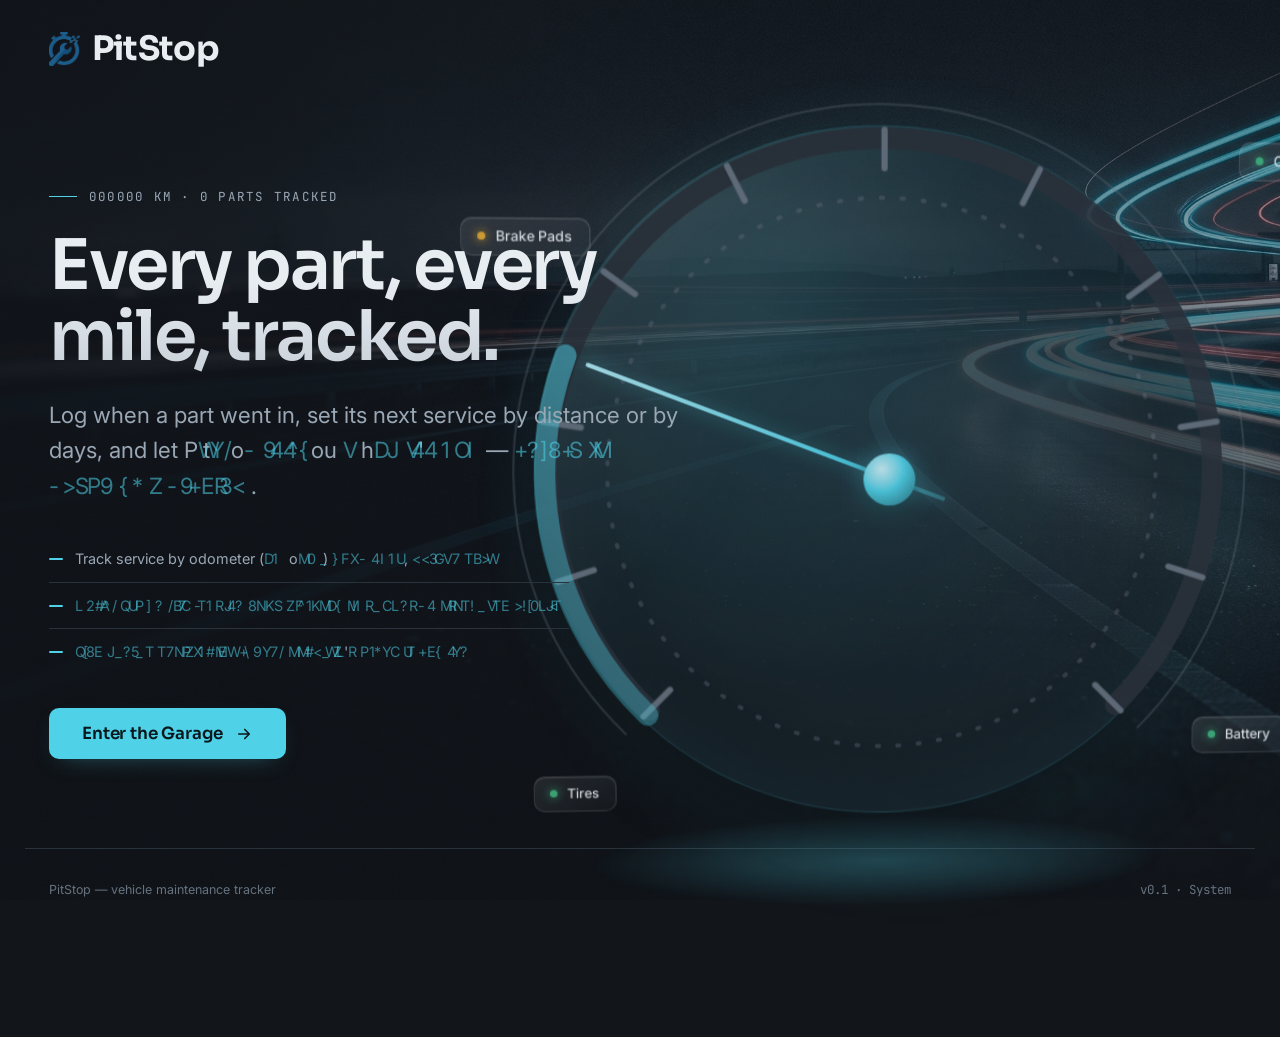
==== tracker3(with dealerfinder)/index.html @ a0d95bfc "Add files via upload" ====
<!DOCTYPE html>
<html lang="en" data-theme="dark">
<head>
<meta charset="UTF-8">
<meta name="viewport" content="width=device-width, initial-scale=1.0">
<title>PitStop — Vehicle Maintenance Tracker</title>
<link rel="icon" type="image/png" href="assets/icon-transparent.png">

<!-- Marks that JS is running so the intro can hide text/scene until it plays.
     Without JS this class is never set and everything stays visible. -->
<script>document.documentElement.classList.add('js');</script>

<link rel="preconnect" href="https://fonts.googleapis.com">
<link rel="preconnect" href="https://fonts.gstatic.com" crossorigin>
<link href="https://fonts.googleapis.com/css2?family=Inter:wght@400;500;600;700&family=JetBrains+Mono:wght@400;500;600&family=Sora:wght@600;700&display=swap" rel="stylesheet">

<link rel="stylesheet" href="css/variables.css">
<link rel="stylesheet" href="css/base.css">
<link rel="stylesheet" href="css/components.css">
</head>
<body class="index-page">

<header class="site-header container">
  <div class="brand">
    <img src="assets/icon-transparent.png" alt="" width="34" height="38">
    <span class="brand-name">PitStop</span>
  </div>
</header>

<main>
  <section class="hero container">

    <!-- 3D scene: decorative only. Depth (--z), parallax (--d) and intro order (--i)
         are set per layer; app.js drives tilt, needle and glow. -->
    <div class="scene" aria-hidden="true">
      <div class="scene-glow"></div>

      <div class="scene-stage">
        <div class="scene-layer scene-ground" style="--z:-60;--d:-4;--i:0"></div>

        <div class="scene-layer scene-halo" style="--z:-30;--d:-2;--i:0">
          <div class="scene-halo-glow"></div>
        </div>

        <div class="scene-layer scene-disc" style="--z:0;--d:0;--i:0"></div>

        <!-- outer tick ring -->
        <svg class="scene-layer scene-svg scene-ring" viewBox="0 0 400 400" xmlns="http://www.w3.org/2000/svg" style="--z:18;--d:4;--i:1">
          <path class="scene-outer-line" d="M 75.55 324.45 A 176 176 0 1 1 324.45 324.45"
                fill="none" stroke-width="1" stroke-linecap="round"/>
          <circle class="scene-inner-dots" cx="200" cy="200" r="132"
                  fill="none" stroke-width="2" stroke-linecap="round" stroke-dasharray="1 9"/>
          <path class="scene-track" d="M 86.86 313.14 A 160 160 0 1 1 313.14 313.14"
                fill="none" stroke-width="10" stroke-linecap="round"/>
          <g stroke-width="3" stroke-linecap="round">
            <line class="scene-tick" style="--n:0"  x1="96.76"  y1="303.24" x2="84.03"  y2="315.97"/>
            <line class="scene-tick" style="--n:1"  x1="61.15"  y1="245.12" x2="44.03"  y2="250.68"/>
            <line class="scene-tick" style="--n:2"  x1="55.80"  y1="177.16" x2="38.02"  y2="174.34"/>
            <line class="scene-tick" style="--n:3"  x1="81.88"  y1="114.18" x2="67.32"  y2="103.60"/>
            <line class="scene-tick" style="--n:4"  x1="133.72" y1="69.91"  x2="125.55" y2="53.87"/>
            <line class="scene-tick" style="--n:5"  x1="200"    y1="54"     x2="200"    y2="36"/>
            <line class="scene-tick" style="--n:6"  x1="266.28" y1="69.91"  x2="274.45" y2="53.87"/>
            <line class="scene-tick" style="--n:7"  x1="318.12" y1="114.18" x2="332.68" y2="103.60"/>
            <line class="scene-tick" style="--n:8"  x1="344.20" y1="177.16" x2="361.98" y2="174.34"/>
            <line class="scene-tick" style="--n:9"  x1="338.85" y1="245.12" x2="355.97" y2="250.68"/>
            <line class="scene-tick" style="--n:10" x1="303.24" y1="303.24" x2="315.97" y2="315.97"/>
          </g>
        </svg>

        <!-- lit 270° sweep (dash offset follows the needle) -->
        <svg class="scene-layer scene-svg scene-arc" viewBox="0 0 400 400" xmlns="http://www.w3.org/2000/svg" style="--z:34;--d:7;--i:2">
          <defs>
            <linearGradient id="ps-arc-grad" gradientUnits="userSpaceOnUse" x1="70" y1="330" x2="330" y2="70">
              <stop offset="0" style="stop-color: var(--accent); stop-opacity: 0.35"/>
              <stop offset="1" style="stop-color: var(--accent)"/>
            </linearGradient>
          </defs>
          <path class="scene-sweep" d="M 86.86 313.14 A 160 160 0 1 1 313.14 313.14"
                fill="none" stroke="url(#ps-arc-grad)" stroke-width="10" stroke-linecap="round"/>
        </svg>

        <div class="scene-layer scene-needle-wrap" style="--z:58;--d:11;--i:3">
          <div class="scene-needle"></div>
        </div>
        <div class="scene-layer scene-hub" style="--z:70;--d:12;--i:4"></div>

        <!-- floating part chips (decorative) -->
        <div class="scene-chip" style="--z:110;--d:20;--i:5;left:3%;top:21%">
          <span class="scene-chip-body" style="--dot:var(--status-due-soon);animation-delay:-1.2s"><i class="scene-chip-dot"></i>Brake Pads</span>
        </div>
        <div class="scene-chip" style="--z:150;--d:28;--i:6;right:2%;top:13%">
          <span class="scene-chip-body" style="--dot:var(--status-ok);animation-delay:-3.4s"><i class="scene-chip-dot"></i>Oil Filter</span>
        </div>
        <div class="scene-chip" style="--z:70;--d:16;--i:7;left:9%;bottom:12%">
          <span class="scene-chip-body" style="--dot:var(--status-ok);animation-delay:-5.1s"><i class="scene-chip-dot"></i>Tires</span>
        </div>
        <div class="scene-chip" style="--z:125;--d:24;--i:8;right:6%;bottom:20%">
          <span class="scene-chip-body" style="--dot:var(--status-ok);animation-delay:-2.2s"><i class="scene-chip-dot"></i>Battery</span>
        </div>
      </div>
    </div>

    <div class="hero-content">
      <p class="hero-eyebrow-readout mono" data-reveal-group>
        <span data-scramble data-delay="0" data-duration="700">000000 KM &middot; 0 PARTS TRACKED</span>
      </p>

      <h1 data-scramble data-delay="250" data-duration="1400">Every part, every mile, tracked.</h1>

      <p class="lede" data-scramble data-delay="800" data-duration="1500">
        Log when a part went in, set its next service by distance or by days,
        and let PitStop tell you when it's due &mdash; before it becomes a problem.
      </p>

      <ul class="hero-features">
        <li><span data-scramble data-delay="1300" data-duration="900">Track service by odometer (km or mi) or by days, part by part</span></li>
        <li><span data-scramble data-delay="1550" data-duration="900">Optional GPS trip logging adds distance to your odometer automatically</span></li>
        <li><span data-scramble data-delay="1800" data-duration="900">Find nearby dealerships for your vehicle's brand in one tap</span></li>
      </ul>

      <div class="hero-cta" data-reveal data-reveal-delay="2100">
        <a href="garage.html" class="btn btn-primary">
          <span class="btn-label" data-scramble data-delay="2150" data-duration="700">Enter the Garage</span>
          <svg class="btn-arrow" viewBox="0 0 24 24" aria-hidden="true" focusable="false">
            <path d="M5 12h14M13 6l6 6-6 6" fill="none" stroke="currentColor" stroke-width="2.2" stroke-linecap="round" stroke-linejoin="round"/>
          </svg>
        </a>
      </div>
    </div>
  </section>
</main>

<footer class="site-footer container">
  <span>PitStop &mdash; vehicle maintenance tracker</span>
  <span class="mono">v0.1 &middot; System</span>
</footer>

<script src="js/app.js"></script>
</body>
</html>
---- tracker3(with dealerfinder)/css/variables.css ----
/* ==========================================================================
   PitStop — Design Tokens
   ========================================================================== */

:root {
  /* Fonts */
  --font-mono: 'JetBrains Mono', 'Courier New', monospace;
  --font-sans: 'Inter', -apple-system, BlinkMacSystemFont, sans-serif;

  /* Fluid type scale — clamp(min, preferred, max) so it scales without
     duplicate media-query overrides per breakpoint */
  --text-xs:   clamp(0.7rem, 0.68rem + 0.15vw, 0.78rem);
  --text-sm:   clamp(0.8rem, 0.77rem + 0.2vw, 0.9rem);
  --text-base: clamp(0.95rem, 0.9rem + 0.3vw, 1.05rem);
  --text-lg:   clamp(1.1rem, 1rem + 0.5vw, 1.4rem);
  --text-xl:   clamp(1.5rem, 1.3rem + 1vw, 2.1rem);
  --text-2xl:  clamp(2.1rem, 1.7rem + 2vw, 3.4rem);
  --text-3xl:  clamp(2.6rem, 2rem + 3vw, 4.6rem);

  /* Spacing scale */
  --space-1: 0.25rem;
  --space-2: 0.5rem;
  --space-3: 0.75rem;
  --space-4: 1rem;
  --space-5: 1rem;
  --space-6: 1.5rem;
  --space-8: 2rem;
  --space-12: 3rem;
  --space-16: 4rem;

  --radius-sm: 6px;
  --radius-md: 10px;
  --radius-lg: 16px;

  --border-width: 1px;
  --transition-fast: 150ms ease;
  --transition-base: 250ms ease;

  /* Brand palette — sampled from the PitStop logo */
  --pit-blue: #1b5e8d;
  --pit-blue-light: #2b7bb3;
  --pit-navy: #11426a;
  --gauge-cyan: #4fd1e8;
  --gauge-cyan-dim: #4fd1e833;

  --status-ok: #3fb27f;
  --status-due-soon: #e0a835;
  --status-overdue: #d9534f;
}

/* ---- Dark theme (default) ---- */
:root,
:root[data-theme='dark'] {
  --bg-canvas: #12161b;
  --bg-surface: #1b2129;
  --bg-surface-raised: #232b35;
  --border-color: #2a323c;

  --text-primary: #e8edf2;
  --text-secondary: #9aa7b5;
  --text-tertiary: #66727f;

  --accent: var(--gauge-cyan);
  --accent-contrast: #08181c;

  --shadow-color: rgba(0, 0, 0, 0.45);
}

/* ---- Light theme ---- */
:root[data-theme='light'] {
  --bg-canvas: #f3f5f7;
  --bg-surface: #ffffff;
  --bg-surface-raised: #ffffff;
  --border-color: #dde3e9;

  --text-primary: #131a21;
  --text-secondary: #4b5866;
  --text-tertiary: #7c8894;

  --accent: var(--pit-blue);
  --accent-contrast: #ffffff;

  --shadow-color: rgba(20, 30, 40, 0.12);
}

/* ==========================================================================
   Welcome-screen tokens (additive — nothing above was changed)
   Used by the index page. Glows are built from the existing palette only.
   ========================================================================== */
:root {
  --font-display: 'Sora', 'Inter', -apple-system, BlinkMacSystemFont, sans-serif;

  --ease-out-expo: cubic-bezier(0.16, 1, 0.3, 1);
  --ease-in-soft: cubic-bezier(0.55, 0, 0.9, 0.45);

  --glow-accent: color-mix(in srgb, var(--gauge-cyan) 22%, transparent);
  --glow-accent-strong: color-mix(in srgb, var(--gauge-cyan) 50%, transparent);
  --hairline: color-mix(in srgb, var(--text-primary) 12%, transparent);
}
---- tracker3(with dealerfinder)/css/base.css ----
/* ==========================================================================
   PitStop — Base
   ========================================================================== */

*, *::before, *::after { box-sizing: border-box; }

html {
  color-scheme: dark;
}
html[data-theme='light'] { color-scheme: light; }

body {
  margin: 0;
  background: var(--bg-canvas);
  padding-left: 25px;
  padding-right: 25px;
  overflow-x: hidden;
  color: var(--text-primary);
  font-family: var(--font-sans);
  font-size: var(--text-base);
  line-height: 1.5;
  -webkit-font-smoothing: antialiased;
  transition: background var(--transition-base), color var(--transition-base);
}

h1, h2, h3, p { margin: 0; }

a { color: inherit; }

button {
  font-family: inherit;
  cursor: pointer;
}

/* Numeric / data readouts — odometer figures, dates, distances */
.mono, .readout {
  font-family: var(--font-mono);
  font-variant-numeric: tabular-nums;
  font-feature-settings: 'tnum' 1;
}

/* Visible keyboard focus everywhere — no outline: none anywhere in this app */
:focus-visible {
  outline: 2px solid var(--accent);
  outline-offset: 2px;
  border-radius: var(--radius-sm);
}

/* The [hidden] attribute must always win over display rules set elsewhere
   (e.g. .modal-overlay / .empty-state set display:flex for when they're
   shown) — otherwise toggling .hidden = true in JS has no visual effect. */
[hidden] {
  display: none !important;
}

@media (prefers-reduced-motion: reduce) {
  *, *::before, *::after {
    animation-duration: 0.001ms !important;
    animation-iteration-count: 1 !important;
    transition-duration: 0.001ms !important;
  }
}

.container {
  width: 100%;
  max-width: 100%;
  margin-inline: auto;
  padding-inline: var(--space-6);
}

.visually-hidden {
  position: absolute;
  width: 1px;
  height: 1px;
  overflow: hidden;
  clip: rect(0 0 0 0);
  white-space: nowrap;
}

.index-page {
  background-color: #12161b;
  background-image: linear-gradient(rgba(12, 17, 22, 0.38), rgba(12, 17, 22, 0.45)),
    url('../assets/index_bg1.jpg');
  background-size: cover;
  background-position: center center;
  background-repeat: no-repeat;
  background-attachment: fixed;
}


/* ==========================================================================
   Welcome screen — index page only
   Every rule below is scoped under .index-page so garage.html and any other
   page sharing this file is unaffected. components.css loads AFTER this file,
   so selectors are prefixed (.index-page …) to out-rank it by specificity
   rather than by source order.
   ========================================================================== */

/* ---- Pre-animation states (only while JS is running) ----
   Text and the scene stay hidden until app.js reveals them. The 10ms
   animations are failsafes: if the script never runs, everything appears
   after 5s. Without JS (no .js class on <html>) nothing is hidden at all. */
@keyframes ps-failsafe-fade    { to { opacity: 1; } }
@keyframes ps-failsafe-rise    { to { opacity: 1; translate: 0 0; } }
@keyframes ps-failsafe-visible { to { visibility: visible; } }
@keyframes ps-failsafe-line    { to { transform: scaleX(1); } }

.js .index-page [data-scramble]:not(.is-revealed) {
  opacity: 0;
  animation: ps-failsafe-fade 10ms 5s forwards;
}
.js .index-page [data-reveal]:not(.is-revealed) {
  opacity: 0;
  translate: 0 14px;
  animation: ps-failsafe-rise 10ms 5s forwards;
}
.js .index-page .scene:not(.is-on) {
  visibility: hidden;
  animation: ps-failsafe-visible 10ms 5s forwards;
}


/* ---- Typography ---- */
.index-page .brand-name {
  font-family: var(--font-display);
  font-weight: 700;
  letter-spacing: -0.02em;
}

.index-page .hero-content {
  max-width: 640px;
  transition: opacity 360ms ease, translate 420ms var(--ease-out-expo);
}

/* Eyebrow readout: small, tracked, with a short cyan hairline that draws in */
.index-page .hero-eyebrow-readout {
  display: flex;
  align-items: center;
  gap: var(--space-3);
  margin-bottom: var(--space-6);
  font-size: var(--text-xs);
  letter-spacing: 0.18em;
  text-transform: uppercase;
  color: var(--text-secondary);
}
.index-page .hero-eyebrow-readout::before {
  content: '';
  flex: none;
  width: 28px;
  height: 1px;
  background: var(--accent);
  transform-origin: left center;
  transition: transform 700ms var(--ease-out-expo);
}
.js .index-page .hero-eyebrow-readout:not(.is-revealed)::before {
  transform: scaleX(0);
  animation: ps-failsafe-line 10ms 5s forwards;
}

/* Headline: Sora, tight tracking, soft top-to-bottom tone shift */
.index-page .hero h1 {
  font-family: var(--font-display);
  font-size: clamp(2.5rem, 1.8rem + 3.2vw, 4.4rem);
  font-weight: 600;
  line-height: 1.02;
  letter-spacing: -0.035em;
  margin-bottom: var(--space-6);
  text-wrap: balance;
}
@supports ((-webkit-background-clip: text) or (background-clip: text)) {
  .index-page .hero h1 {
    background-image: linear-gradient(
      180deg,
      var(--text-primary) 35%,
      color-mix(in srgb, var(--text-primary) 60%, var(--text-secondary)) 100%
    );
    -webkit-background-clip: text;
    background-clip: text;
    -webkit-text-fill-color: transparent;
    color: transparent;
  }
}

.index-page .hero p.lede {
  font-size: var(--text-lg);
  line-height: 1.6;
  color: var(--text-secondary);
  max-width: 46ch;
  margin-bottom: var(--space-8);
  text-wrap: pretty;
}

/* Feature list: hairline dividers + a small cyan dash instead of a dot */
.index-page .hero-features {
  max-width: 520px;
  gap: 0;
  margin-bottom: var(--space-8);
}
.index-page .hero-features li {
  padding-block: var(--space-3);
  border-bottom: var(--border-width) solid var(--border-color);
  transition: border-color 300ms ease, color var(--transition-fast);
}
.index-page .hero-features li:last-child { border-bottom-color: transparent; }
.index-page .hero-features li::before {
  content: '';
  flex: none;
  align-self: flex-start;
  width: 14px;
  height: 2px;
  margin-top: calc(0.75em - 1px);
  border-radius: 2px;
  background: var(--accent);
  transform: none;
  transform-origin: left center;
  transition: scale 300ms var(--ease-out-expo), translate 300ms var(--ease-out-expo), box-shadow 300ms ease;
}
.index-page .hero-features li > span {
  transition: translate 300ms var(--ease-out-expo);
}
.index-page .hero-features li:hover {
  color: var(--text-primary);
  border-bottom-color: color-mix(in srgb, var(--accent) 45%, var(--border-color));
}
.index-page .hero-features li:hover::before {
  scale: 1.4 1;
  translate: 4px 0;
  box-shadow: 0 0 10px var(--glow-accent-strong);
}
.index-page .hero-features li:hover > span { translate: 4px 0; }


/* ---- Scramble text ----
   JS wraps each word in .scr-word and each character in .scr-char, measures
   the final glyph widths, then locks them so noise glyphs never change the
   layout. When a block finishes, JS swaps the original text node back in. */
.index-page .scr-word { display: inline-block; white-space: nowrap; }
.index-page .scr-char.is-locked { display: inline-block; text-align: left; }
.index-page .scr-char.is-noise {
  color: var(--accent);
  -webkit-text-fill-color: var(--accent);
  opacity: 0.55;
}


/* ---- Call to action ---- */
.index-page .hero-cta {
  display: inline-block;
  transition: opacity 600ms var(--ease-out-expo), translate 600ms var(--ease-out-expo);
}

.index-page .btn.btn-primary {
  --bx: 50%;
  --by: 50%;
  --lift: 0px;
  --press: 1;
  position: relative;
  isolation: isolate;
  overflow: hidden;
  min-height: 44px;
  padding: var(--space-3) var(--space-8);
  gap: var(--space-3);
  font-family: var(--font-display);
  font-weight: 600;
  letter-spacing: -0.01em;
  background: var(--accent);
  color: var(--accent-contrast);
  box-shadow: 0 8px 24px -14px var(--glow-accent-strong);
  /* One transform: lift + press scale. The magnetic pull uses the separate
     `translate` property (set by app.js), so the two never fight. */
  transform: translateY(var(--lift)) scale(var(--press));
  transition: transform 260ms var(--ease-out-expo), box-shadow 260ms ease, background-color 200ms ease;
}
.index-page .btn.btn-primary:hover {
  --lift: -2px;
  background: color-mix(in srgb, var(--accent), white 10%);
  box-shadow:
    0 14px 34px -10px var(--glow-accent-strong),
    0 0 36px var(--gauge-cyan-dim);
}
.index-page .btn.btn-primary:active,
.index-page .btn.btn-primary.is-pressed {
  --lift: 0px;
  --press: 0.97;
  box-shadow:
    inset 0 3px 10px var(--shadow-color),
    0 0 20px var(--gauge-cyan-dim);
}
.index-page .btn.btn-primary:focus-visible {
  outline: 2px solid var(--accent);
  outline-offset: 4px;
  border-radius: var(--radius-md);
}

/* Cursor-tracking highlight */
.index-page .btn.btn-primary::after {
  content: '';
  position: absolute;
  inset: 0;
  z-index: -1;
  background: radial-gradient(
    140px circle at var(--bx) var(--by),
    color-mix(in srgb, var(--text-primary) 40%, transparent),
    transparent 70%
  );
  opacity: 0;
  transition: opacity 200ms ease;
  pointer-events: none;
}
.index-page .btn.btn-primary:hover::after { opacity: 1; }

/* Diagonal shine sweep (snaps back unseen, off-screen) */
.index-page .btn.btn-primary::before {
  content: '';
  position: absolute;
  inset: 0;
  z-index: -1;
  background: linear-gradient(
    105deg,
    transparent 35%,
    color-mix(in srgb, var(--text-primary) 45%, transparent) 50%,
    transparent 65%
  );
  translate: -120% 0;
  pointer-events: none;
}
.index-page .btn.btn-primary:hover::before {
  translate: 120% 0;
  transition: translate 750ms var(--ease-out-expo);
}

.index-page .btn-arrow {
  flex: none;
  width: 18px;
  height: 18px;
  transition: translate 260ms var(--ease-out-expo);
}
.index-page .btn.btn-primary:hover .btn-arrow { translate: 5px 0; }

.index-page .btn-ripple {
  position: absolute;
  z-index: -1;
  border-radius: 50%;
  background: color-mix(in srgb, var(--text-primary) 45%, transparent);
  transform: translate(-50%, -50%) scale(0);
  animation: ps-ripple 620ms ease-out forwards;
  pointer-events: none;
}
@keyframes ps-ripple {
  from { transform: translate(-50%, -50%) scale(0); opacity: 0.6; }
  to   { transform: translate(-50%, -50%) scale(1); opacity: 0; }
}


/* ---- 3D scene ---- */
.index-page .scene {
  --scene-o: 0.9;
  position: absolute;
  right: -3%;
  top: 50%;
  z-index: 0;
  width: min(64vw, 820px);
  aspect-ratio: 1 / 1;
  translate: 0 -50%;
  perspective: 1200px;
  opacity: var(--scene-o);
  pointer-events: none;
  transition: scale 420ms var(--ease-in-soft), opacity 380ms ease;
}

/* Soft glow that drifts toward the pointer */
.index-page .scene-glow {
  position: absolute;
  inset: -15%;
  background: radial-gradient(
    circle at 50% 50%,
    color-mix(in srgb, var(--accent) 14%, transparent) 0%,
    transparent 58%
  );
  translate: calc(var(--tx, 0) * 12%) calc(var(--ty, 0) * 12%);
}

.index-page .scene-stage {
  position: absolute;
  inset: 0;
  transform-style: preserve-3d;
  transform: rotateX(calc(var(--ty, 0) * -11deg)) rotateY(calc(var(--tx, 0) * 12deg));
  will-change: transform;
}

/* Shared by every depth layer. --z = depth (px), --d = extra parallax (px),
   --i = intro order. Pointer position (--tx / --ty, -1…1) is set on .scene. */
.index-page .scene-layer,
.index-page .scene-chip {
  position: absolute;
  translate:
    calc(var(--tx, 0) * var(--d, 0) * 1px)
    calc(var(--ty, 0) * var(--d, 0) * 1px)
    calc(var(--z, 0) * 1px);
}
.index-page .scene-layer { inset: 0; }

/* Intro: layers fly in from behind, one after another */
@keyframes ps-layer-in {
  from { opacity: 0; transform: translateZ(-340px) scale(0.9); }
  to   { opacity: 1; transform: translateZ(0) scale(1); }
}
.index-page .scene.is-on .scene-layer,
.index-page .scene.is-on .scene-chip {
  animation: ps-layer-in 1100ms var(--ease-out-expo) both;
  animation-delay: calc(var(--i, 0) * 90ms);
}

/* a) glass disc */
.index-page .scene-disc {
  inset: 8%;
  border-radius: 50%;
  background:
    radial-gradient(circle at 32% 26%, color-mix(in srgb, var(--accent) 16%, transparent), transparent 55%),
    radial-gradient(circle at 50% 50%,
      color-mix(in srgb, var(--bg-surface) 72%, transparent) 0%,
      color-mix(in srgb, var(--bg-canvas) 50%, transparent) 100%);
  border: var(--border-width) solid color-mix(in srgb, var(--accent) 22%, transparent);
  box-shadow:
    inset 0 0 80px color-mix(in srgb, var(--accent) 10%, transparent),
    0 40px 80px -30px var(--shadow-color);
}
.index-page .scene-disc::after {
  content: '';
  position: absolute;
  inset: 0;
  border-radius: inherit;
  background: linear-gradient(130deg, color-mix(in srgb, var(--text-primary) 13%, transparent) 0%, transparent 38%);
}

/* soft elliptical glow under the dial */
.index-page .scene-ground {
  inset: auto 12% -7% 12%;
  height: 12%;
  border-radius: 50%;
  background: radial-gradient(ellipse at center, color-mix(in srgb, var(--accent) 30%, transparent) 0%, transparent 70%);
}

/* breathing halo behind the dial (opacity is driven by app.js while revving) */
.index-page .scene-halo { inset: -4%; }
.index-page .scene-halo-glow {
  position: absolute;
  inset: 0;
  border-radius: 50%;
  background: radial-gradient(circle, color-mix(in srgb, var(--accent) 24%, transparent) 38%, transparent 66%);
  opacity: 0.35;
}

/* SVG layers */
.index-page .scene-svg { display: block; width: 100%; height: 100%; overflow: visible; }
.index-page .scene-track { stroke: var(--border-color); }
.index-page .scene-outer-line { stroke: var(--text-tertiary); opacity: 0.35; }
.index-page .scene-inner-dots { stroke: var(--text-tertiary); opacity: 0.4; }
.index-page .scene-tick { stroke: var(--text-tertiary); }
/* No-JS fallback values; app.js overrides both inline. */
.index-page .scene-sweep { stroke-dasharray: 754; stroke-dashoffset: 317; }

@keyframes ps-draw { from { stroke-dashoffset: 754; } to { stroke-dashoffset: 0; } }
@keyframes ps-fade { from { opacity: 0; } to { opacity: 1; } }
.index-page .scene.is-on .scene-track {
  stroke-dasharray: 754;
  animation: ps-draw 1500ms var(--ease-out-expo) 200ms both;
}
.index-page .scene.is-on .scene-tick {
  animation: ps-fade 600ms ease both;
  animation-delay: calc(500ms + var(--n, 0) * 55ms);
}

/* d) needle + hub (rotation is set inline by app.js; 21.6deg = no-JS rest) */
.index-page .scene-needle-wrap { rotate: 21.6deg; will-change: rotate; }
.index-page .scene-needle {
  position: absolute;
  left: 50%;
  top: 13%;
  width: 4px;
  height: 44%;
  margin-left: -2px;
  border-radius: 4px 4px 2px 2px;
  background: linear-gradient(
    to top,
    color-mix(in srgb, var(--accent) 35%, transparent) 0%,
    var(--accent) 30%,
    color-mix(in srgb, var(--accent), white 55%) 100%
  );
  box-shadow: 0 0 16px var(--glow-accent-strong);
}
.index-page .scene-hub {
  inset: auto;
  left: 50%;
  top: 50%;
  width: 6%;
  aspect-ratio: 1 / 1;
  margin: -3% 0 0 -3%;
  border-radius: 50%;
  background: radial-gradient(
    circle at 35% 30%,
    color-mix(in srgb, var(--accent), white 70%) 0%,
    var(--accent) 45%,
    color-mix(in srgb, var(--accent), black 45%) 100%
  );
  box-shadow: 0 0 22px var(--glow-accent-strong), 0 6px 14px var(--shadow-color);
}

/* e) floating glass part chips (decorative) */
.index-page .scene-chip { width: max-content; }
.index-page .scene-chip-body {
  display: inline-flex;
  align-items: center;
  gap: 0.55rem;
  padding: 0.6rem 0.9rem;
  border-radius: var(--radius-md);
  font-family: var(--font-sans);
  font-size: var(--text-xs);
  font-weight: 500;
  line-height: 1;
  color: var(--text-primary);
  background: linear-gradient(
    145deg,
    color-mix(in srgb, var(--text-primary) 11%, transparent),
    color-mix(in srgb, var(--text-primary) 3%, transparent)
  );
  border: var(--border-width) solid color-mix(in srgb, var(--text-primary) 14%, transparent);
  box-shadow:
    0 18px 40px -18px var(--shadow-color),
    inset 0 1px 0 color-mix(in srgb, var(--text-primary) 12%, transparent);
  animation: ps-bob 7s ease-in-out infinite alternate;
}
.index-page .scene-chip-dot {
  width: 7px;
  height: 7px;
  border-radius: 50%;
  background: var(--dot, var(--status-ok));
  box-shadow: 0 0 8px var(--dot, var(--status-ok));
}
@keyframes ps-bob {
  from { translate: 0 -6px; }
  to   { translate: 0 8px; }
}


/* ---- Exit transition (added to <html> by app.js on a plain click) ---- */
.is-leaving .index-page .scene { scale: 1.3; opacity: 0; }
.is-leaving .index-page .hero-content { opacity: 0; translate: 0 -12px; }


/* ---- Responsive ---- */
@media (max-width: 860px) {
  .index-page .scene { right: -30%; --scene-o: 0.35; }
  .index-page .scene-chip { display: none; }
}
@media (max-width: 560px) {
  .index-page .scene { display: none; }
}


/* ---- Reduced motion: final state, no animation ---- */
@media (prefers-reduced-motion: reduce) {
  .index-page .scene.is-on .scene-layer,
  .index-page .scene.is-on .scene-chip,
  .index-page .scene.is-on .scene-track,
  .index-page .scene.is-on .scene-tick,
  .index-page .scene-chip-body,
  .index-page .btn-ripple {
    animation: none;
  }
  .index-page .scene,
  .index-page .hero-content,
  .index-page .hero-cta,
  .index-page .btn.btn-primary,
  .index-page .btn.btn-primary::before,
  .index-page .btn-arrow,
  .index-page .hero-features li,
  .index-page .hero-features li > span,
  .index-page .hero-features li::before {
    transition: none;
  }
}
---- tracker3(with dealerfinder)/css/components.css ----
/* ==========================================================================
   PitStop — Components
   ========================================================================== */

/* ---- Header ---- */
.site-header {
  display: flex;
  align-items: center;
  justify-content: space-between;
  padding-block: var(--space-6);
  padding-inline: var(--space-6);
}

.brand {
  display: flex;
  align-items: center;
  gap: var(--space-3);
  text-decoration: none;
}

.brand img {
  height: 34px;
  width: auto;
  display: block;
}

.brand-name {
  font-size: var(--text-xl);
  font-weight: 700;
  letter-spacing: -0.01em;
}

/* ---- Theme toggle ---- */
.theme-toggle {
  position: relative;
  display: inline-flex;
  align-items: center;
  width: 52px;
  height: 28px;
  padding: 3px;
  background: var(--bg-surface-raised);
  border: var(--border-width) solid var(--border-color);
  border-radius: 999px;
  transition: background var(--transition-fast);
}

.theme-toggle:hover { border-color: var(--accent); }

.theme-toggle__thumb {
  width: 20px;
  height: 20px;
  border-radius: 50%;
  background: var(--accent);
  display: flex;
  align-items: center;
  justify-content: center;
  color: var(--accent-contrast);
  transition: transform var(--transition-base);
  transform: translateX(0);
}

[data-theme='light'] .theme-toggle__thumb {
  transform: translateX(24px);
}

.theme-toggle__thumb svg { width: 12px; height: 12px; }

/* ---- Hero ---- */
.hero {
  position: relative;
  min-height: min(100vh, 750px);
  display: flex;
  align-items: center;


}

.hero-gauge {
  position: absolute;
  right: -3%;
  top: 50%;
  transform: translateY(-50%);
  width: min(64vw, 820px);
  height: auto;
  opacity: 0.9;
  pointer-events: none;
}

.hero-gauge .gauge-track { stroke: var(--border-color); }
.hero-gauge .gauge-sweep {
  stroke: var(--accent);
  stroke-dasharray: 754;
  stroke-dashoffset: 330;
}
.hero-gauge .gauge-tick { stroke: var(--text-tertiary); }
.hero-gauge .gauge-needle { stroke: var(--accent); }
.hero-gauge .gauge-hub { fill: var(--accent); }

.hero-content {
  position: relative;
  z-index: 1;
  max-width: 600px;
}

.hero-eyebrow-readout {
  font-family: var(--font-mono);
  font-size: var(--text-sm);
  color: var(--text-tertiary);
  margin-bottom: var(--space-4);
}

.hero h1 {
  font-size: var(--text-3xl);
  font-weight: 700;
  line-height: 1.05;
  letter-spacing: -0.02em;
  margin-bottom: var(--space-6);
}

.hero p.lede {
  font-size: var(--text-lg);
  color: var(--text-secondary);
  max-width: 46ch;
  margin-bottom: var(--space-8);
}

.hero-features {
  list-style: none;
  padding: 0;
  margin: 0 0 var(--space-8);
  display: grid;
  gap: var(--space-3);
}

.hero-features li {
  display: flex;
  align-items: baseline;
  gap: var(--space-3);
  font-size: var(--text-sm);
  color: var(--text-secondary);
}

.hero-features li::before {
  content: '';
  width: 6px;
  height: 6px;
  border-radius: 50%;
  background: var(--accent);
  flex-shrink: 0;
  transform: translateY(-2px);
}

/* ---- Buttons ---- */
.btn {
  display: inline-flex;
  align-items: center;
  gap: var(--space-2);
  padding: var(--space-3) var(--space-6);
  border-radius: var(--radius-md);
  font-size: var(--text-base);
  font-weight: 600;
  border: var(--border-width) solid transparent;
  text-decoration: none;
  transition: transform var(--transition-fast), background var(--transition-fast), border-color var(--transition-fast);
}

.btn:active { transform: translateY(1px); }

.btn-primary {
  background: var(--accent);
  color: var(--accent-contrast);
}

.btn-primary:hover { background: var(--pit-blue-light); }

.btn-ghost {
  background: transparent;
  color: var(--text-primary);
  border-color: var(--border-color);
}

.btn-ghost:hover { border-color: var(--accent); color: var(--accent); }

/* ---- Footer ---- */
.site-footer {
  padding-block: var(--space-8);
  padding-inline: var(--space-6);
  border-top: var(--border-width) solid var(--border-color);
  color: var(--text-tertiary);
  font-size: var(--text-xs);
  display: flex;
  justify-content: space-between;
  gap: var(--space-4);
  flex-wrap: wrap;
}

/* ---- Responsive ---- */
@media (max-width: 860px) {
  .hero-gauge {
    right: -30%;
    opacity: 0.35;
  }
  .hero { min-height: auto; padding-block: var(--space-12) var(--space-16); }
}

@media (max-width: 560px) {
  .hero-gauge { display: none; }
  .site-header { flex-wrap: wrap; gap: var(--space-4); }
}
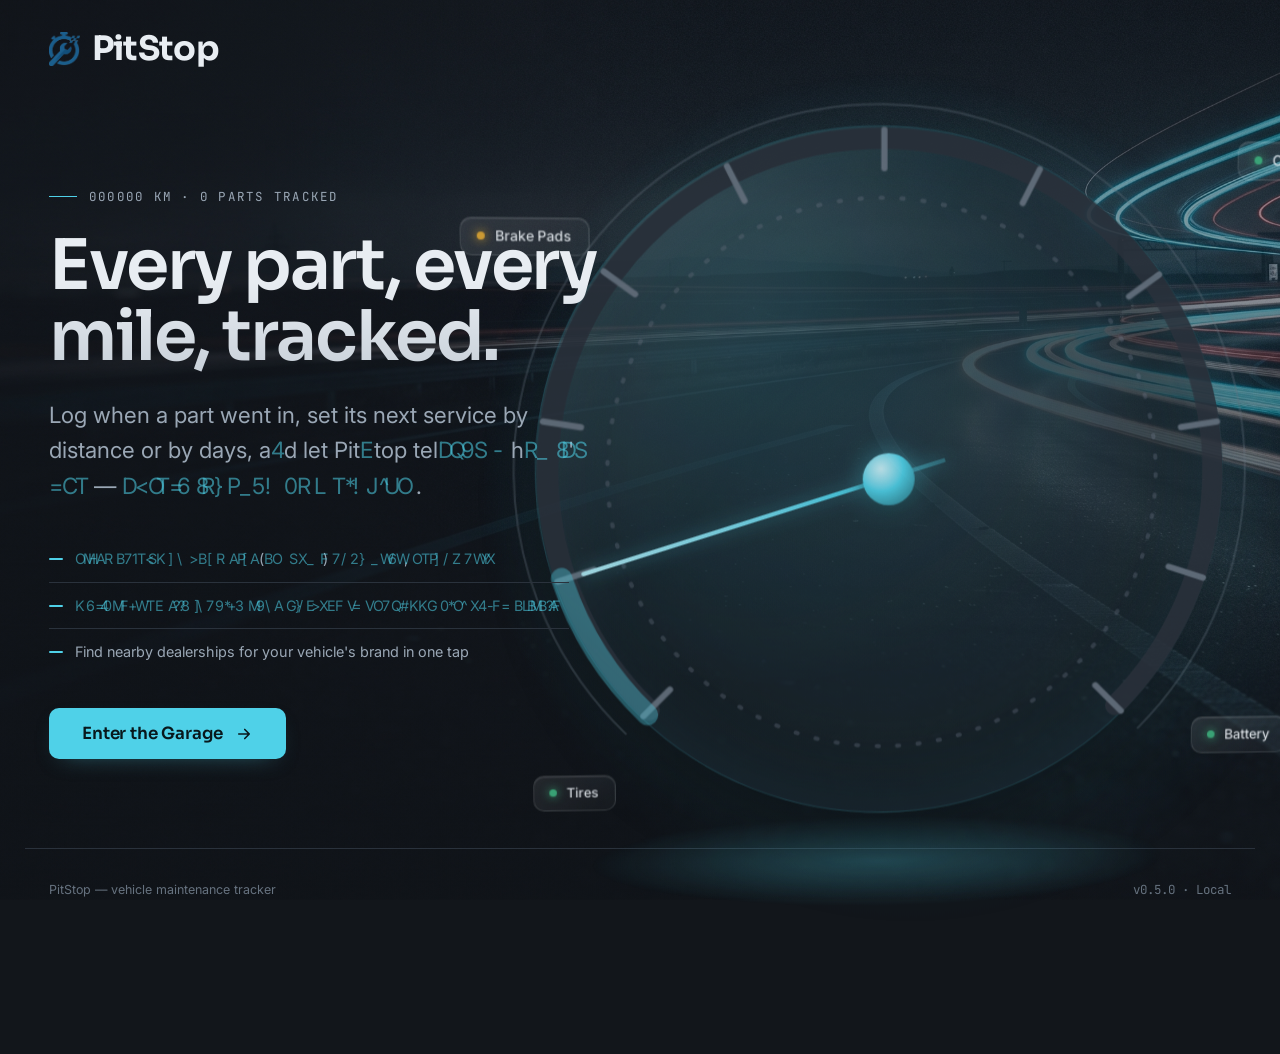
==== commit 9160c7f0: "Add files via upload" ====
--- a/tracker3(with dealerfinder)/index.html
+++ b/tracker3(with dealerfinder)/index.html
@@ -132,7 +132,7 @@
 
 <footer class="site-footer container">
   <span>PitStop &mdash; vehicle maintenance tracker</span>
-  <span class="mono">v0.1 &middot; System</span>
+  <span class="mono">v0.5.0 &middot; Local</span>
 </footer>
 
 <script src="js/app.js"></script>
--- a/tracker3(with dealerfinder)/css/base.css
+++ b/tracker3(with dealerfinder)/css/base.css
@@ -185,7 +185,7 @@
   font-size: var(--text-lg);
   line-height: 1.6;
   color: var(--text-secondary);
-  max-width: 46ch;
+  max-width: 40ch;
   margin-bottom: var(--space-8);
   text-wrap: pretty;
 }
--- a/tracker3(with dealerfinder)/css/components.css
+++ b/tracker3(with dealerfinder)/css/components.css
@@ -207,3 +207,188 @@
   .hero-gauge { display: none; }
   .site-header { flex-wrap: wrap; gap: var(--space-4); }
 }
+
+/* ---- Floating maintenance checklist ---- */
+.maintenance-widget {
+  position: fixed;
+  right: var(--space-5);
+  bottom: var(--space-5);
+  z-index: 90;
+}
+
+.maintenance-fab {
+  position: relative;
+  display: grid;
+  width: 58px;
+  height: 58px;
+  place-items: center;
+  border: 1px solid color-mix(in srgb, var(--accent) 72%, var(--text-primary));
+  border-radius: 50%;
+  color: var(--accent-contrast);
+  background: var(--accent);
+  box-shadow: 0 10px 28px color-mix(in srgb, var(--accent) 38%, transparent), 0 4px 12px var(--shadow-color);
+  cursor: pointer;
+  transition: transform var(--transition-fast), box-shadow var(--transition-fast);
+}
+
+.maintenance-fab:hover,
+.maintenance-fab:focus-visible {
+  transform: translateY(-2px);
+  box-shadow: 0 14px 34px color-mix(in srgb, var(--accent) 48%, transparent), 0 4px 12px var(--shadow-color);
+}
+
+.maintenance-fab svg {
+  width: 27px;
+  height: 27px;
+}
+
+.maintenance-fab-count {
+  position: absolute;
+  top: -5px;
+  right: -5px;
+  display: grid;
+  min-width: 23px;
+  height: 23px;
+  padding-inline: 5px;
+  place-items: center;
+  border: 2px solid var(--bg-canvas);
+  border-radius: 999px;
+  color: #fff;
+  background: var(--status-overdue);
+  font-size: 11px;
+  font-weight: 700;
+  line-height: 1;
+}
+
+.maintenance-fab-count[hidden] {
+  display: none;
+}
+
+.maintenance-popover {
+  position: absolute;
+  right: 0;
+  bottom: calc(100% + var(--space-3));
+  display: flex;
+  width: min(360px, calc(100vw - 32px));
+  max-height: min(65vh, 520px);
+  flex-direction: column;
+  overflow: hidden;
+  border: 1px solid var(--border-color);
+  border-radius: var(--radius-lg);
+  background: var(--bg-surface);
+  box-shadow: 0 20px 60px rgba(0, 0, 0, 0.45);
+}
+
+.maintenance-popover[hidden] {
+  display: none;
+}
+
+.maintenance-popover-header {
+  display: flex;
+  align-items: flex-start;
+  justify-content: space-between;
+  gap: var(--space-4);
+  padding: var(--space-5);
+  border-bottom: 1px solid var(--border-color);
+}
+
+.maintenance-popover-header h2 {
+  font-size: var(--text-lg);
+}
+
+.maintenance-popover-header p,
+.maintenance-widget-empty {
+  margin-top: var(--space-1);
+  color: var(--text-secondary);
+  font-size: var(--text-sm);
+}
+
+.maintenance-popover-close {
+  flex: 0 0 auto;
+  width: 32px;
+  height: 32px;
+  border: 0;
+  border-radius: 50%;
+  color: var(--text-secondary);
+  background: transparent;
+  font-size: var(--text-xl);
+  cursor: pointer;
+}
+
+.maintenance-popover-close:hover {
+  color: var(--text-primary);
+  background: var(--bg-surface-raised);
+}
+
+.maintenance-widget-list {
+  display: grid;
+  gap: var(--space-2);
+  overflow-y: auto;
+  padding: var(--space-3);
+}
+
+.maintenance-widget-item {
+  display: grid;
+  grid-template-columns: 5.5rem minmax(0, 1fr) 16px;
+  align-items: center;
+  gap: var(--space-3);
+  padding: var(--space-3);
+  border-left: 3px solid var(--status-due-soon);
+  border-radius: var(--radius-sm);
+  color: var(--text-primary);
+  background: var(--bg-surface-raised);
+  text-decoration: none;
+}
+
+.maintenance-widget-item[data-status='overdue'] {
+  border-left-color: var(--status-overdue);
+}
+
+.maintenance-widget-item:hover,
+.maintenance-widget-item:focus-visible {
+  outline: 1px solid var(--accent);
+}
+
+.maintenance-widget-status {
+  color: var(--status-due-soon);
+  font-size: var(--text-xs);
+  font-weight: 700;
+}
+
+.maintenance-widget-item[data-status='overdue'] .maintenance-widget-status {
+  color: var(--status-overdue);
+}
+
+.maintenance-widget-copy {
+  display: grid;
+  min-width: 0;
+  gap: 2px;
+}
+
+.maintenance-widget-copy strong,
+.maintenance-widget-copy span {
+  overflow: hidden;
+  text-overflow: ellipsis;
+  white-space: nowrap;
+}
+
+.maintenance-widget-copy span {
+  color: var(--text-secondary);
+  font-size: var(--text-xs);
+}
+
+.maintenance-widget-arrow {
+  color: var(--text-tertiary);
+  font-size: var(--text-xl);
+}
+
+.maintenance-widget-empty {
+  padding: var(--space-3);
+}
+
+@media (max-width: 560px) {
+  .maintenance-widget {
+    right: max(var(--space-4), env(safe-area-inset-right));
+    bottom: max(var(--space-4), env(safe-area-inset-bottom));
+  }
+}
